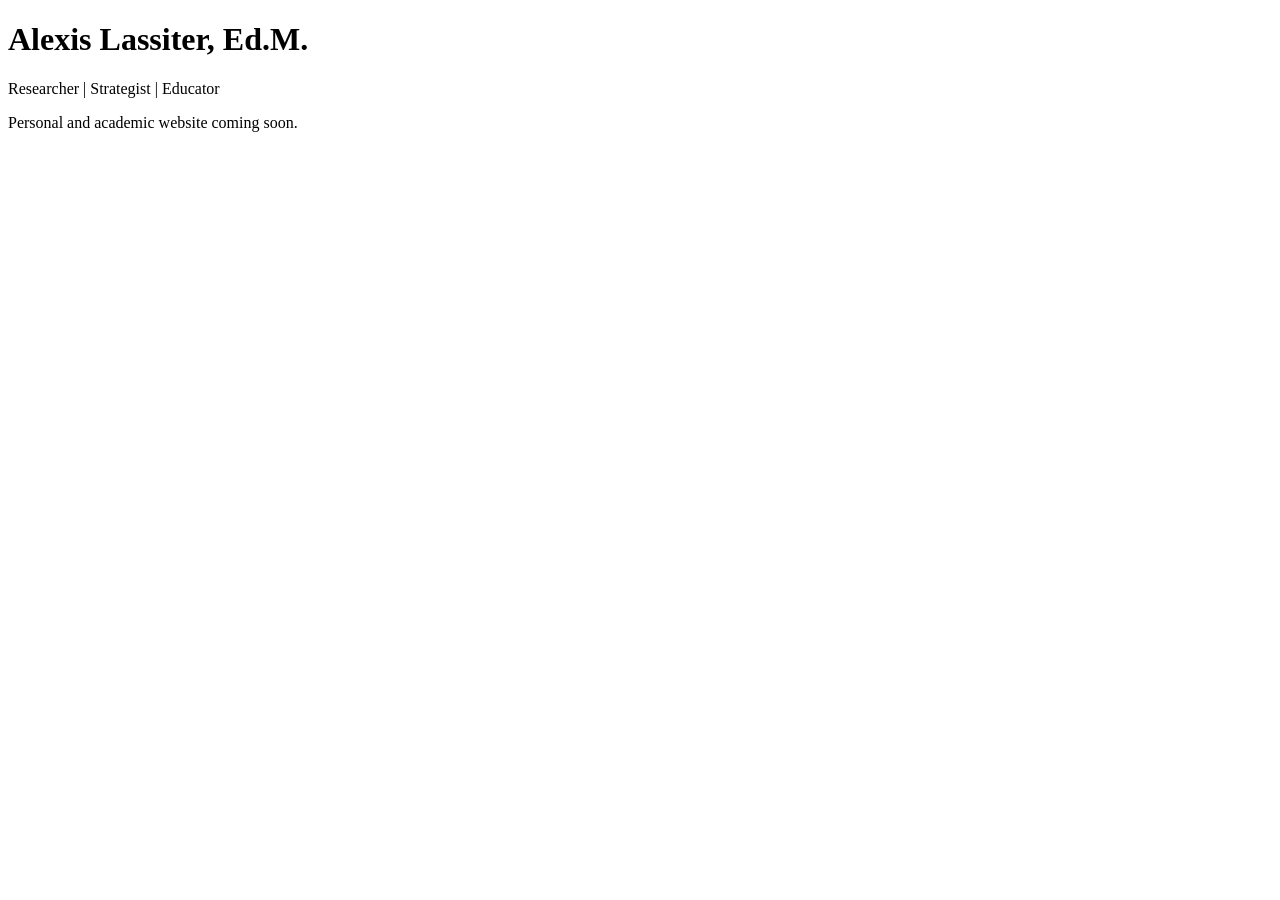
==== index.html @ b6179b00 "Create index.html" ====
<!DOCTYPE html>
<html lang="en">
<head>
  <meta charset="UTF-8">
  <meta name="viewport" content="width=device-width, initial-scale=1">
  <title>Alexis Lassiter</title>
</head>
<body>
  <h1>Alexis Lassiter, Ed.M.</h1>
  <p>Researcher | Strategist | Educator</p>
  <p>Personal and academic website coming soon.</p>
</body>
</html>
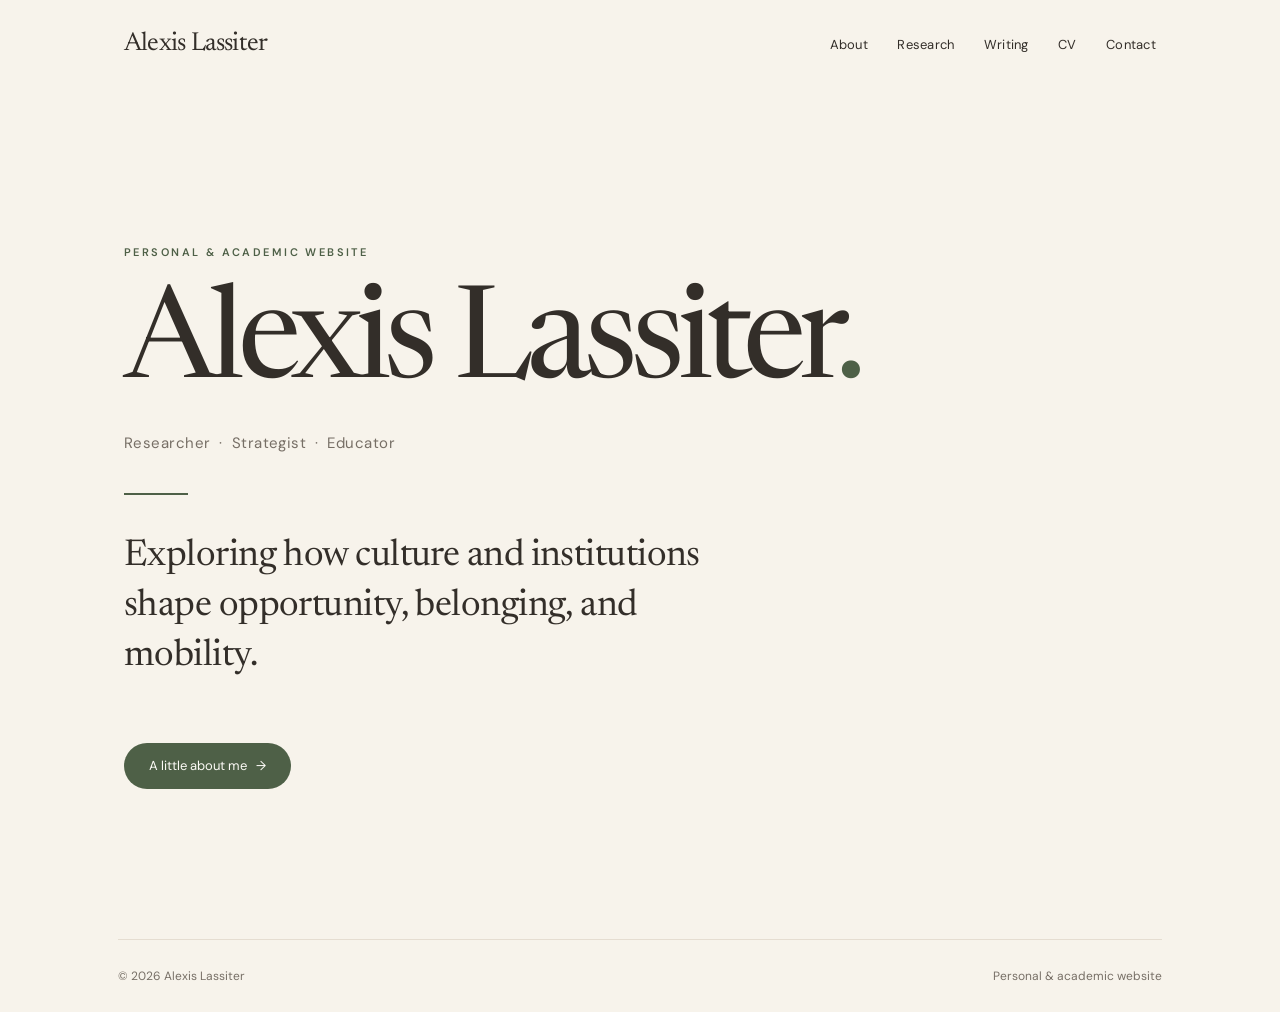
==== commit efb8cf74: "Launch minimalist homepage" ====
--- a/index.html
+++ b/index.html
@@ -1,14 +1,14 @@
-
-<!DOCTYPE html>
+<!doctype html>
 <html lang="en">
 <head>
-  <meta charset="UTF-8">
-  <meta name="viewport" content="width=device-width, initial-scale=1">
-  <title>Alexis Lassiter</title>
+<meta charset="utf-8"><meta name="viewport" content="width=device-width,initial-scale=1">
+<meta name="theme-color" content="#f7f3eb">
+<meta name="description" content="Personal and academic website of Alexis Lassiter.">
+<title>Home | Alexis Lassiter</title>
+<link rel="stylesheet" href="styles.css">
 </head>
 <body>
-  <h1>Alexis Lassiter, Ed.M.</h1>
-  <p>Researcher | Strategist | Educator</p>
-  <p>Personal and academic website coming soon.</p>
-</body>
-</html>
+<header class="site-header"><a class="brand" href="index.html">Alexis Lassiter</a><nav class="nav" aria-label="Main navigation"><a href="about.html">About</a><a href="research.html">Research</a><a href="writing.html">Writing</a><a href="cv.html">CV</a><a href="contact.html">Contact</a></nav></header>
+<main><section class="hero"><div class="eyebrow">Personal & academic website</div><h1>Alexis Lassiter<span style="color:var(--olive)">.</span></h1><div class="role">Researcher&nbsp; · &nbsp;Strategist&nbsp; · &nbsp;Educator</div><div class="accent-rule"></div><p class="lead">Exploring how culture and institutions shape opportunity, belonging, and mobility.</p><a class="button" href="about.html">A little about me &nbsp; →</a></section></main>
+<footer class="site-footer"><span>© 2026 Alexis Lassiter</span><span>Personal & academic website</span></footer>
+</body></html>
--- a/styles.css
+++ b/styles.css
@@ -0,0 +1,12 @@
+@import url('https://fonts.googleapis.com/css2?family=DM+Sans:wght@400;500;600&family=Newsreader:opsz,wght@6..72,400;6..72,500&display=swap');
+:root{--cream:#f7f3eb;--paper:#fcfaf6;--espresso:#332e29;--olive:#4e6047;--muted:#776f66;--line:#e5ddd1}
+*{box-sizing:border-box}html{scroll-behavior:smooth}body{margin:0;background:var(--cream);color:var(--espresso);font-family:'DM Sans',Arial,sans-serif;font-size:16px;line-height:1.7}
+a{color:inherit;text-decoration:none}a:hover{color:var(--olive)}a:focus-visible{outline:2px solid var(--olive);outline-offset:5px}
+.site-header{max-width:1160px;margin:auto;padding:30px 5vw;display:flex;justify-content:space-between;align-items:center;gap:20px}
+.brand{font-family:'Newsreader',Georgia,serif;font-size:26px;letter-spacing:-.03em;line-height:1.15}
+.nav{display:flex;align-items:center;gap:clamp(13px,2.3vw,31px);flex-wrap:wrap}.nav a{font-size:13px;letter-spacing:.02em}.nav a[aria-current=page]{color:var(--olive);border-bottom:1px solid var(--olive)}
+main{min-height:calc(100vh - 210px)}.hero{max-width:1160px;margin:auto;padding:clamp(105px,17vh,180px) 5vw 150px}.eyebrow{text-transform:uppercase;letter-spacing:.22em;color:var(--olive);font-size:11px;font-weight:600}.hero h1{font-family:'Newsreader',Georgia,serif;font-weight:400;font-size:clamp(64px,10vw,132px);line-height:1.03;letter-spacing:-.055em;margin:20px 0 18px}.hero .role{font-size:15px;color:var(--muted);letter-spacing:.03em}.accent-rule{width:64px;height:2px;background:var(--olive);margin:36px 0}.lead{font-family:'Newsreader',Georgia,serif;font-size:clamp(24px,3vw,37px);line-height:1.35;max-width:650px;letter-spacing:-.015em}.button{display:inline-block;background:var(--olive);color:var(--paper);padding:12px 25px;border-radius:25px;font-size:13px;margin-top:24px}.button:hover{background:#354a34;color:white}
+.page{max-width:900px;margin:0 auto;padding:100px 5vw 140px}.page h1{font-family:'Newsreader',Georgia,serif;font-weight:400;font-size:clamp(54px,8vw,92px);letter-spacing:-.045em;line-height:1.1;margin:18px 0 34px}.page h2{font-family:'Newsreader',Georgia,serif;font-weight:400;font-size:31px;margin:56px 0 8px}.page p{max-width:690px}.intro{font-family:'Newsreader',Georgia,serif;font-size:clamp(23px,3vw,31px);line-height:1.48}.subtle{color:var(--muted)}.item{border-top:1px solid var(--line);padding:22px 0}.item h3{font-size:16px;font-weight:600;margin:0 0 4px}.item p{margin:0}.inline-link{color:var(--olive);text-decoration:underline;text-underline-offset:4px}
+.site-footer{border-top:1px solid var(--line);max-width:1044px;margin:auto;padding:26px 0;display:flex;justify-content:space-between;gap:16px;font-size:12px;color:var(--muted)}
+@media(max-width:640px){.site-header{padding:25px 6vw;align-items:flex-start;flex-direction:column}.brand{font-size:25px}.nav{gap:12px 18px}.nav a{font-size:12px}.hero{padding:95px 6vw 120px}.hero h1{font-size:clamp(56px,12vw,78px)}.page{padding:70px 6vw 105px}.site-footer{margin:0 6vw}.lead{font-size:26px}}
+@media(prefers-reduced-motion:reduce){html{scroll-behavior:auto}}
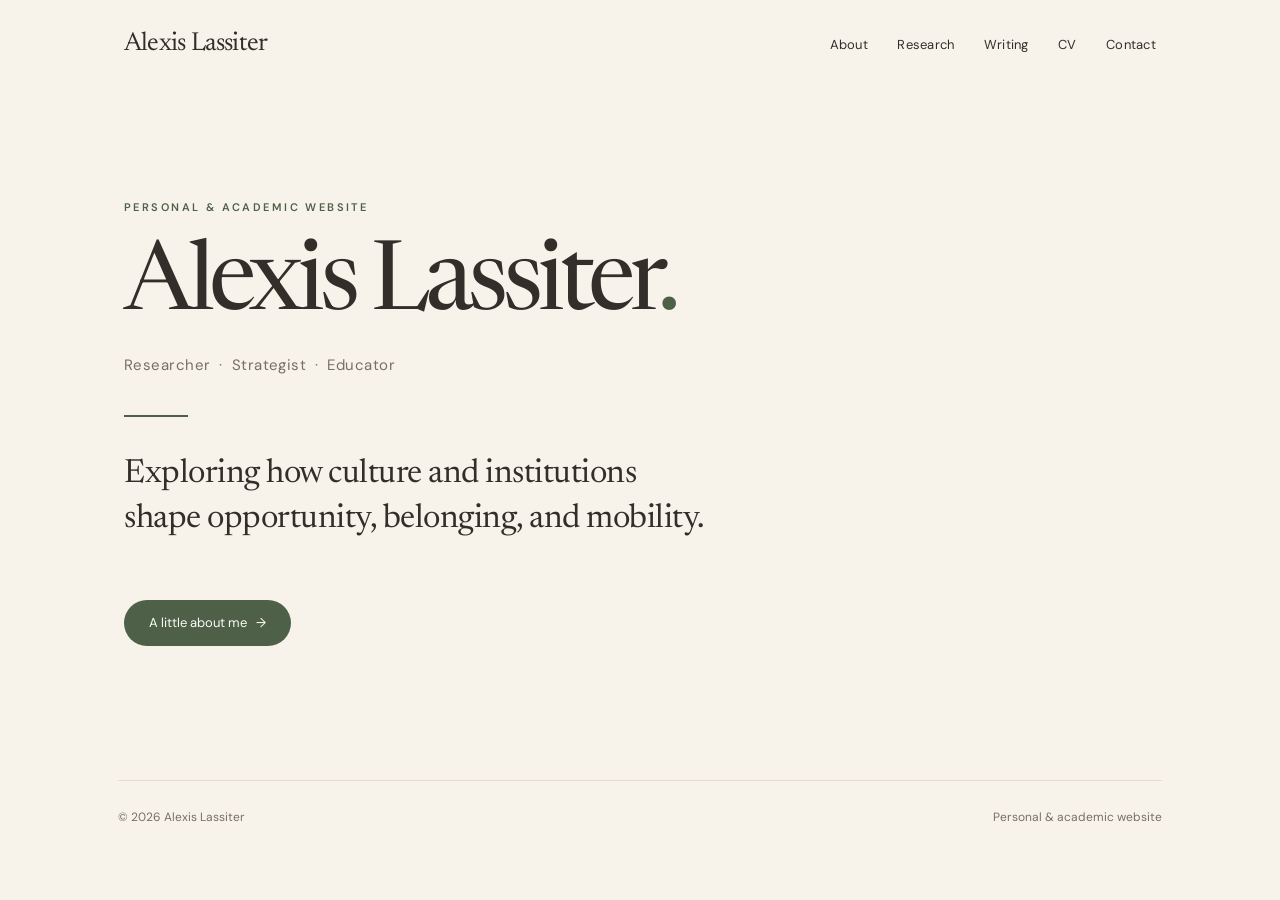
==== commit be10ae9b: "Place approved portrait on homepage" ====
--- a/index.html
+++ b/index.html
@@ -9,6 +9,6 @@
 </head>
 <body>
 <header class="site-header"><a class="brand" href="index.html">Alexis Lassiter</a><nav class="nav" aria-label="Main navigation"><a href="about.html">About</a><a href="research.html">Research</a><a href="writing.html">Writing</a><a href="cv.html">CV</a><a href="contact.html">Contact</a></nav></header>
-<main><section class="hero"><div class="eyebrow">Personal & academic website</div><h1>Alexis Lassiter<span style="color:var(--olive)">.</span></h1><div class="role">Researcher&nbsp; · &nbsp;Strategist&nbsp; · &nbsp;Educator</div><div class="accent-rule"></div><p class="lead">Exploring how culture and institutions shape opportunity, belonging, and mobility.</p><a class="button" href="about.html">A little about me &nbsp; →</a></section></main>
+<main><section class="hero hero-with-portrait"><div class="hero-layout"><div class="hero-copy"><div class="eyebrow">Personal & academic website</div><h1>Alexis Lassiter<span style="color:var(--olive)">.</span></h1><div class="role">Researcher&nbsp; · &nbsp;Strategist&nbsp; · &nbsp;Educator</div><div class="accent-rule"></div><p class="lead">Exploring how culture and institutions shape opportunity, belonging, and mobility.</p><a class="button" href="about.html">A little about me &nbsp; →</a></div><div class="hero-art"><img src="portrait.webp" alt="Colored-pencil portrait illustration of Alexis Lassiter" width="1122" height="1402" onerror="this.parentElement.style.display='none'"></div></div></section></main>
 <footer class="site-footer"><span>© 2026 Alexis Lassiter</span><span>Personal & academic website</span></footer>
 </body></html>
--- a/styles.css
+++ b/styles.css
@@ -10,3 +10,14 @@
 .site-footer{border-top:1px solid var(--line);max-width:1044px;margin:auto;padding:26px 0;display:flex;justify-content:space-between;gap:16px;font-size:12px;color:var(--muted)}
 @media(max-width:640px){.site-header{padding:25px 6vw;align-items:flex-start;flex-direction:column}.brand{font-size:25px}.nav{gap:12px 18px}.nav a{font-size:12px}.hero{padding:95px 6vw 120px}.hero h1{font-size:clamp(56px,12vw,78px)}.page{padding:70px 6vw 105px}.site-footer{margin:0 6vw}.lead{font-size:26px}}
 @media(prefers-reduced-motion:reduce){html{scroll-behavior:auto}}
+
+/* Illustrated portrait: airy two-column hero, no additional page sections */
+.hero-with-portrait{padding-top:clamp(80px,12vh,135px);padding-bottom:clamp(70px,10vh,120px)}
+.hero-layout{display:grid;grid-template-columns:minmax(0,1.35fr) minmax(260px,.85fr);align-items:center;gap:clamp(32px,5vw,86px)}
+.hero-copy{min-width:0}
+.hero-with-portrait h1{font-size:clamp(58px,7.5vw,106px);white-space:nowrap}
+.hero-with-portrait .lead{font-size:clamp(24px,2.6vw,34px)}
+.hero-art{justify-self:end;width:min(100%,395px)}
+.hero-art img{display:block;width:100%;height:auto;border-radius:20px}
+@media(max-width:900px){.hero-with-portrait h1{white-space:normal;font-size:clamp(58px,8vw,90px)}}
+@media(max-width:720px){.hero-layout{grid-template-columns:1fr;gap:42px}.hero-art{justify-self:center;width:min(80%,360px)}.hero-with-portrait{padding-top:80px;padding-bottom:95px}}
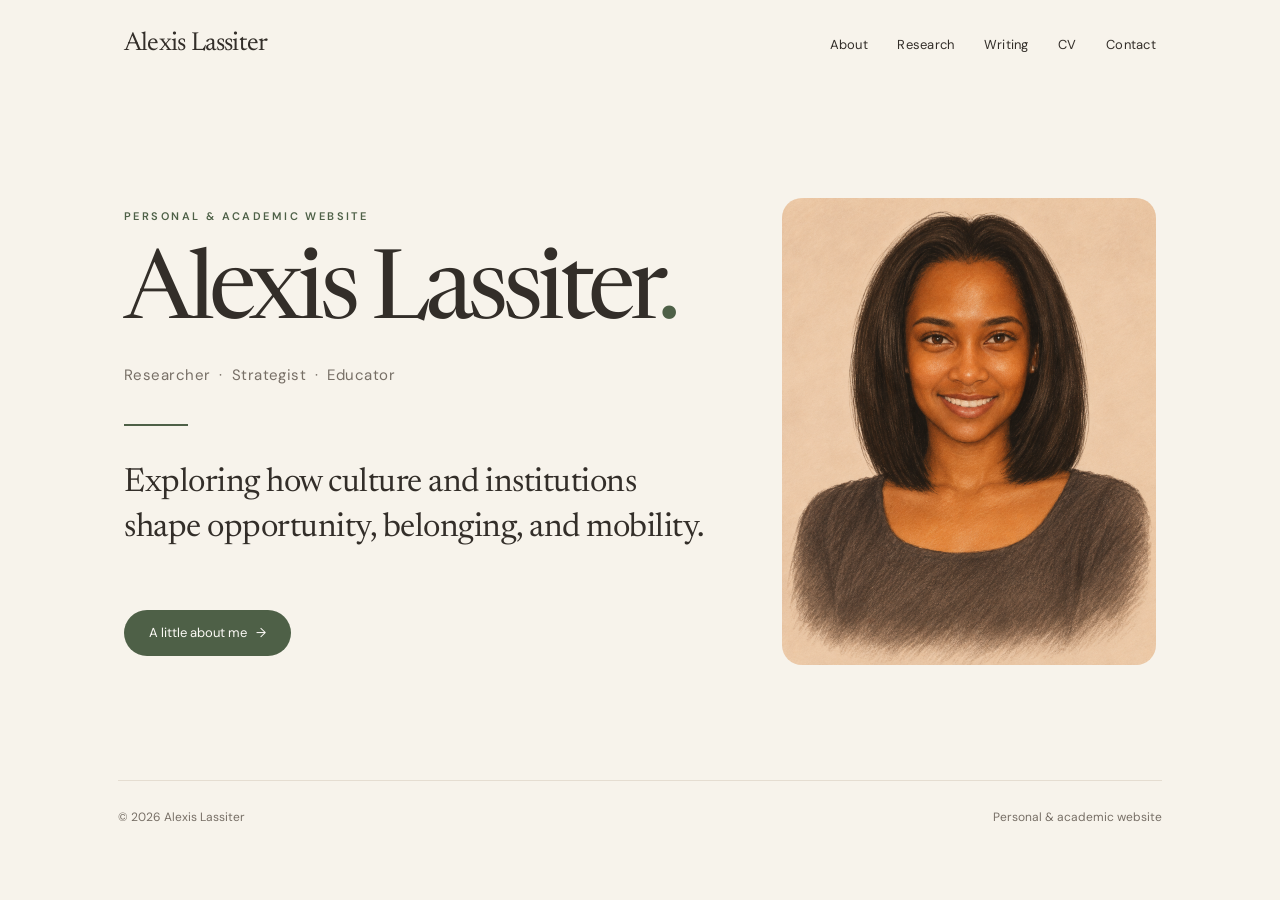
==== commit 8f386e89: "Use uploaded headshot sketch filename" ====
--- a/index.html
+++ b/index.html
@@ -9,6 +9,6 @@
 </head>
 <body>
 <header class="site-header"><a class="brand" href="index.html">Alexis Lassiter</a><nav class="nav" aria-label="Main navigation"><a href="about.html">About</a><a href="research.html">Research</a><a href="writing.html">Writing</a><a href="cv.html">CV</a><a href="contact.html">Contact</a></nav></header>
-<main><section class="hero hero-with-portrait"><div class="hero-layout"><div class="hero-copy"><div class="eyebrow">Personal & academic website</div><h1>Alexis Lassiter<span style="color:var(--olive)">.</span></h1><div class="role">Researcher&nbsp; · &nbsp;Strategist&nbsp; · &nbsp;Educator</div><div class="accent-rule"></div><p class="lead">Exploring how culture and institutions shape opportunity, belonging, and mobility.</p><a class="button" href="about.html">A little about me &nbsp; →</a></div><div class="hero-art"><img src="portrait.webp" alt="Colored-pencil portrait illustration of Alexis Lassiter" width="1122" height="1402" onerror="this.parentElement.style.display='none'"></div></div></section></main>
+<main><section class="hero hero-with-portrait"><div class="hero-layout"><div class="hero-copy"><div class="eyebrow">Personal & academic website</div><h1>Alexis Lassiter<span style="color:var(--olive)">.</span></h1><div class="role">Researcher&nbsp; · &nbsp;Strategist&nbsp; · &nbsp;Educator</div><div class="accent-rule"></div><p class="lead">Exploring how culture and institutions shape opportunity, belonging, and mobility.</p><a class="button" href="about.html">A little about me &nbsp; →</a></div><div class="hero-art"><img src="headshot%20sketch.png" alt="Colored-pencil portrait illustration of Alexis Lassiter" width="1122" height="1402" onerror="this.parentElement.style.display='none'"></div></div></section></main>
 <footer class="site-footer"><span>© 2026 Alexis Lassiter</span><span>Personal & academic website</span></footer>
 </body></html>
